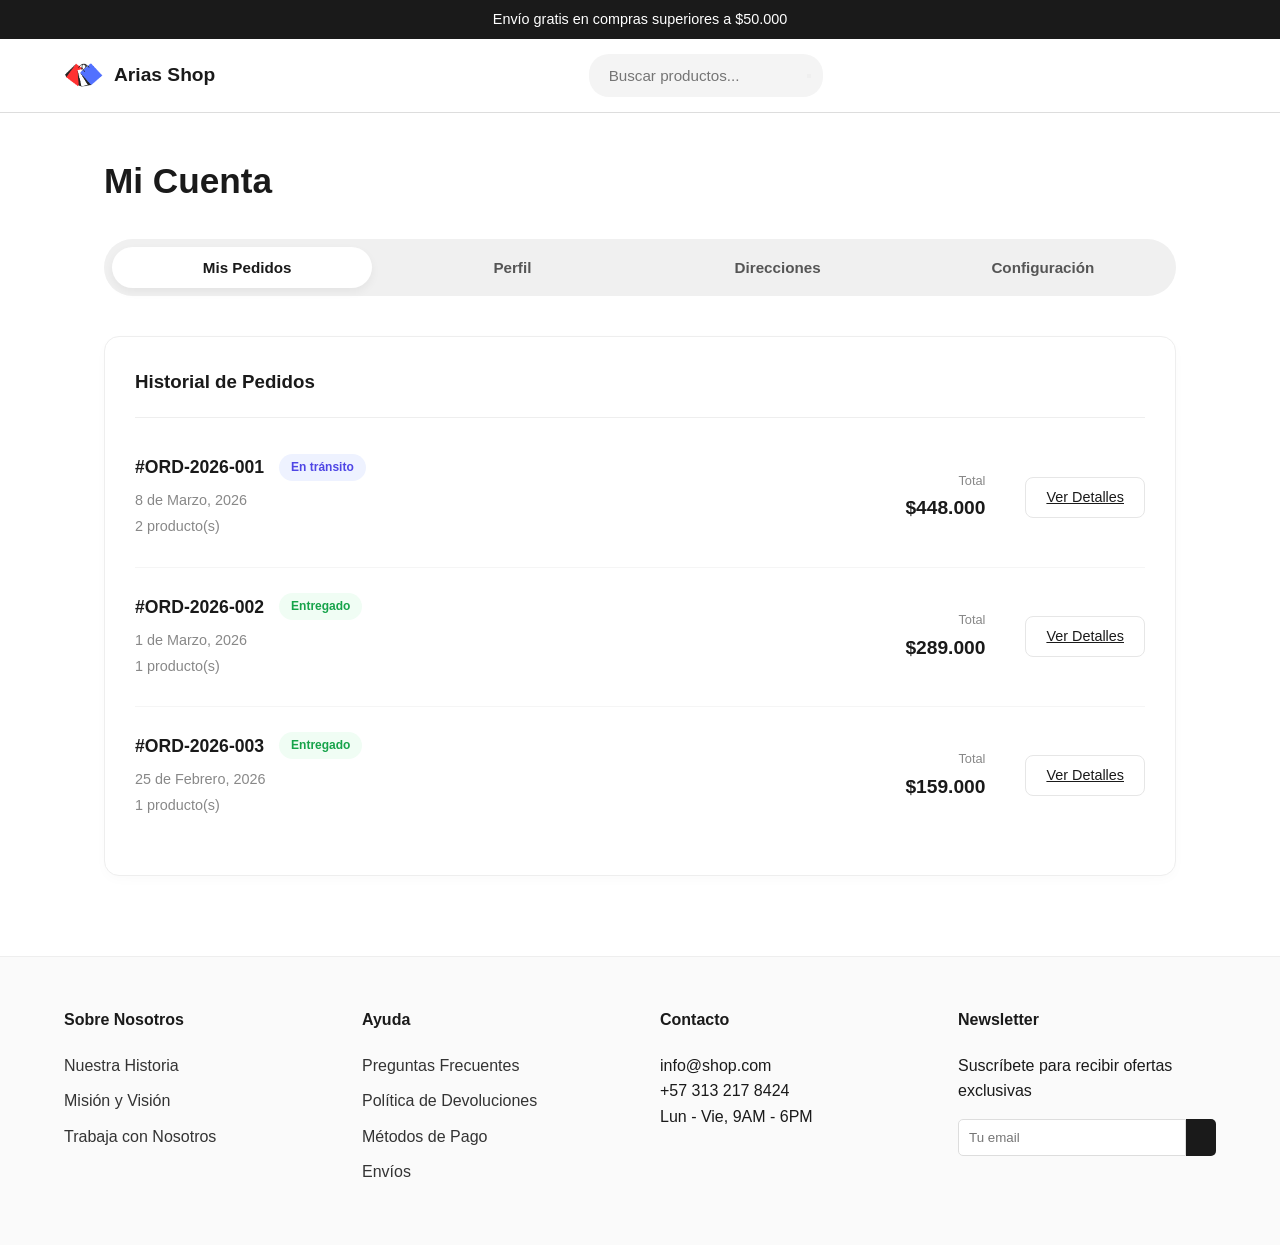
==== mackup/cuenta.html @ 3b1d5396 "Add files via upload" ====
<!DOCTYPE html>
<html lang="es">
<head>
    <meta charset="UTF-8">
    <meta name="viewport" content="width=device-width, initial-scale=1.0">
    <title>Arias Shop</title>
    <!-- Asegúrate de que la ruta a tu CSS sea correcta -->
    <link rel="stylesheet" href="styles/index.css">
</head>
<body>

    <div class="top-announcement">
        Envío gratis en compras superiores a $50.000
    </div>

    <header>
        <div class="header-left">
            <div class="logo">
                <img src="img/logo.png" alt="Arias Shop logo">
                <span>Arias Shop</span>
            </div>
        </div>
        <div class="header-center">
            <div class="search-bar">
                <input type="search" placeholder="Buscar productos..." aria-label="Buscar productos">
                <button type="button"><i class="fa-solid fa-magnifying-glass"></i></button>
            </div>
        </div>
        <div class="header-right">
            <a href="carrito.html" class="icon-link">
                <div class="icon-button" aria-label="Carrito de compras">
                    <i class="fa-solid fa-cart-shopping"></i>
                </div>
            </a>
            <a href="cuenta.html" class="icon-link">
                <div class="icon-button" aria-label="Usuario">
                    <i class="fa-solid fa-user"></i>
                </div>
            </a>
        </div>
    </header>

    <!-- CONTENIDO VARIABLE (Aquí cambias todo según la página) -->
<main class="container cuenta-page">
  <h1 class="cuenta-titulo">Mi Cuenta</h1>

  <nav class="cuenta-tabs">
    <button class="tab-btn active"><i class="fas fa-box"></i> Mis Pedidos</button>
    <button class="tab-btn"><i class="fas fa-user"></i> Perfil</button>
    <button class="tab-btn"><i class="fas fa-map-marker-alt"></i> Direcciones</button>
    <button class="tab-btn"><i class="fas fa-cog"></i> Configuración</button>
  </nav>

  <section class="cuenta-contenido">
    <div class="cuadro-blanco">
      <div class="cuenta-header-seccion">
        <h3>Historial de Pedidos</h3>
      </div>

      <article class="pedido-item">
        <div class="pedido-info-principal">
          <div class="pedido-id-row">
            <span class="pedido-id">#ORD-2026-001</span>
            <span class="badge-status transito">En tránsito</span>
          </div>
          <p class="pedido-meta">8 de Marzo, 2026</p>
          <p class="pedido-meta">2 producto(s)</p>
        </div>
        
        <div class="pedido-acciones">
          <div class="pedido-total-box">
            <span class="total-label">Total</span>
            <span class="total-monto">$448.000</span>
          </div>
          <a href="#" class="btn-light btn-detalles">Ver Detalles</a>
        </div>
      </article>

      <article class="pedido-item">
        <div class="pedido-info-principal">
          <div class="pedido-id-row">
            <span class="pedido-id">#ORD-2026-002</span>
            <span class="badge-status entregado">Entregado</span>
          </div>
          <p class="pedido-meta">1 de Marzo, 2026</p>
          <p class="pedido-meta">1 producto(s)</p>
        </div>
        
        <div class="pedido-acciones">
          <div class="pedido-total-box">
            <span class="total-label">Total</span>
            <span class="total-monto">$289.000</span>
          </div>
          <a href="#" class="btn-light btn-detalles">Ver Detalles</a>
        </div>
      </article>

      <article class="pedido-item">
        <div class="pedido-info-principal">
          <div class="pedido-id-row">
            <span class="pedido-id">#ORD-2026-003</span>
            <span class="badge-status entregado">Entregado</span>
          </div>
          <p class="pedido-meta">25 de Febrero, 2026</p>
          <p class="pedido-meta">1 producto(s)</p>
        </div>
        
        <div class="pedido-acciones">
          <div class="pedido-total-box">
            <span class="total-label">Total</span>
            <span class="total-monto">$159.000</span>
          </div>
          <a href="#" class="btn-light btn-detalles">Ver Detalles</a>
        </div>
      </article>
      
    </div>
  </section>
</main>

      <footer>
        <div class="footer-container">
            <div class="footer-col">
                <h4>Sobre Nosotros</h4>
                <ul>
                    <li><a href="misionVision.html">Nuestra Historia</a></li>
                    <li><a href="misionVision.html">Misión y Visión</a></li>
                    <li><a href="contactanos.html">Trabaja con Nosotros</a></li>
                </ul>
            </div>

            <div class="footer-col">
                <h4>Ayuda</h4>
                <ul>
                    <li><a href="preguntasFrecuentes.html">Preguntas Frecuentes</a></li>
                    <li><a href="devoluciones.html">Política de Devoluciones</a></li>
                    <li><a href="contactanos.html">Métodos de Pago</a></li>
                    <li><a href="contactanos.html">Envíos</a></li>
                </ul>
            </div>

            <div class="footer-col">
                <h4>Contacto</h4>
                <p><i class="fa-solid fa-envelope"></i> info@shop.com</p>
                <p><i class="fa-solid fa-phone"></i> +57 313 217 8424</p>
                <p><i class="fa-solid fa-clock"></i> Lun - Vie, 9AM - 6PM</p>
            </div>

            <div class="footer-col">
                <h4>Newsletter</h4>
                <p>Suscríbete para recibir ofertas exclusivas</p>
                <div class="newsletter-form">
                    <input type="email" placeholder="Tu email" aria-label="Tu email">
                    <button type="button"><i class="fa-solid fa-paper-plane"></i></button>
                </div>
                <div class="social-icons">
                    <a href="#" aria-label="Facebook"><i class="fa-brands fa-facebook-f"></i></a>
                    <a href="#" aria-label="Instagram"><i class="fa-brands fa-instagram"></i></a>
                    <a href="#" aria-label="X (Twitter)"><i class="fa-brands fa-x-twitter"></i></a>
                    <a href="#" aria-label="TikTok"><i class="fa-brands fa-tiktok"></i></a>
                </div>
            </div>
        </div>
    </footer>

</body>
</html>
---- mackup/styles/index.css ----
/* =========================
   Variables globales 
   ========================= */
:root {
  /* Colores */
  --negro: #1a1a1a;
  --gris-oscuro: #333333;
  --gris-claro: #f4f4f4;
  --rojo-oferta: #ff0000;
  --blanco: #ffffff;

  /* Tipografía */
  --fuente-principal: 'Segoe UI', Tahoma, Geneva, Verdana, sans-serif;

  /* Espaciado y tamaños */
  --gap: 20px;
  --container-padding: 5%;
  --radius: 10px;

  /* Botones */
  --btn-bg-dark: var(--negro);
  --btn-color-light: var(--blanco);
}

/* Reset básico */
* {
  margin: 0;
  padding: 0;
  box-sizing: border-box;
}

html, body {
  height: 100%;
}

body {
  font-family: var(--fuente-principal);
  line-height: 1.6;
  color: var(--negro);
  background-color: var(--blanco);
  -webkit-font-smoothing: antialiased;
  -moz-osx-font-smoothing: grayscale;
}

/* =========================
   Accesibilidad y preferencias 
   ========================= */
:focus {
  outline: none;
}

:focus-visible {
  outline: 3px solid rgba(0,0,0,0.12);
  outline-offset: 2px;
  border-radius: 6px;
}

@media (prefers-reduced-motion: reduce) {
  * {
    transition: none !important;
    animation: none !important;
  }
}

/* =========================
   Contenedores y utilidades 
   ========================= */
.container {
  padding-left: var(--container-padding);
  padding-right: var(--container-padding);
  margin-left: auto;
  margin-right: auto;
  max-width: 1200px;
}

.grid-gap {
  gap: var(--gap);
}

/* =========================
   1. Header y Top Announcement 
   ========================= */
.top-announcement {
  background-color: var(--negro);
  color: var(--blanco);
  text-align: center;
  padding: 8px;
  font-size: 0.9rem;
}

header {
  display: flex;
  justify-content: space-between;
  align-items: center;
  padding: 15px var(--container-padding);
  border-bottom: 1px solid #ddd;
  position: sticky;
  top: 0;
  background: var(--blanco);
  z-index: 1000;
}

.logo {
  display: flex;
  align-items: center;
  gap: 10px;
  font-weight: bold;
  font-size: 1.2rem;
}

.logo img {
  height: 40px;
  width: auto;
  display: block;
}

/* Search bar responsiva */
.search-bar {
  display: flex;
  align-items: center;
  background: var(--gris-claro);
  border-radius: 20px;
  padding: 5px 12px;
  width: 100%;
  max-width: 420px;
}

.search-bar input {
  border: none;
  background: transparent;
  width: 100%;
  padding: 8px;
  outline: none;
  font-size: 0.95rem;
}

/* Header right */
.header-right {
  display: flex;
  gap: 20px;
  font-size: 1.5rem;
  cursor: pointer;
  align-items: center;
}

/* =========================
   Botones unificados 
   ========================= */
.btn {
  display: inline-flex;
  align-items: center;
  justify-content: center;
  padding: 10px 18px;
  border-radius: 8px;
  border: none;
  cursor: pointer;
  font-weight: 700;
  text-decoration: none; /* Quita el subrayado */
  transition: transform 0.18s ease, background 0.18s ease;
}

.btn:active { transform: translateY(1px); }

.btn-dark {
  background: var(--btn-bg-dark);
  color: var(--btn-color-light);
}

.btn-light {
  background: var(--blanco);
  color: var(--negro);
  border: 1px solid #e6e6e6;
}

/* =========================
   2. Hero Section (AJUSTADO CON FONDO OSCURECIDO)
   ========================= */
.hero-section {
  /* Fondo con overlay oscuro (0.6 de opacidad) y la imagen */
  background-image: linear-gradient(rgba(0, 0, 0, 0.6), rgba(0, 0, 0, 0.6)), url('../img/fondoindex.jpg');
  background-size: cover;
  background-position: center;
  background-repeat: no-repeat;
  
  color: var(--blanco);
  padding: 80px 0;
  min-height: 70vh;
  display: flex;
  align-items: center;
  justify-content: center;
  text-align: center;
}

.hero-container {
  display: flex;
  flex-direction: column; /* Cambiado a columna para diseño sobre fondo */
  align-items: center;
  justify-content: center;
  gap: 20px;
  width: 100%;
  max-width: 800px;
}

.hero-content {
  flex: none;
  text-align: center;
}

.tag-nuevo {
  background: var(--rojo-oferta);
  color: white;
  padding: 5px 12px;
  border-radius: 20px;
  font-size: 0.85rem;
  font-weight: bold;
  display: inline-block;
  margin-bottom: 15px;
}

.hero-content h1 {
  font-size: clamp(2.5rem, 6vw, 4.5rem);
  margin-bottom: 15px;
  line-height: 1.1;
  text-shadow: 0 2px 10px rgba(0,0,0,0.3); /* Sombra suave para leer mejor */
}

.hero-content p {
  font-size: 1.2rem;
  margin-bottom: 30px;
  color: rgba(255, 255, 255, 0.9);
}

/* Ajuste específico para el botón Comprar Ahora */
.btn-comprar {
  background: var(--blanco);
  color: var(--negro) !important; /* Forzamos color negro */
  text-decoration: none !important; /* Forzamos quitar subrayado */
  padding: 12px 30px;
  border-radius: 30px;
  font-weight: bold;
  display: inline-block;
  transition: all 0.3s ease;
}

.btn-comprar:hover {
  background: #e0e0e0;
  transform: scale(1.05);
}

/* Ocultamos el div de la imagen lateral vieja porque ahora es fondo */
.hero-image {
  display: none;
}

@media (max-width: 768px) {
  .hero-content h1 {
    font-size: 2.2rem;
  }
}

/* =========================
   3. Categorías 
   ========================= */
.categorias-section {
  padding: 50px var(--container-padding);
  text-align: center;
}

.categorias-container {
  display: grid;
  grid-template-columns: repeat(auto-fit, minmax(200px, 1fr));
  gap: var(--gap);
  margin-top: 30px;
}

.categoria-card {
  background-color: var(--negro);
  height: 250px;
  border-radius: 15px;
  display: flex;
  align-items: center;
  justify-content: center;
  color: var(--blanco);
  text-decoration: none;
  font-weight: bold;
  font-size: 1.5rem;
  position: relative;
  overflow: hidden; 
  transition: transform 0.25s ease;
}

.categoria-card:hover {
  transform: scale(1.03);
}

.categoria-card img {
  position: absolute;
  top: 0;
  left: 0;
  width: 100%;
  height: 100%;
  object-fit: cover;
  z-index: 0;
  opacity: 0.5; 
  transition: opacity 0.3s;
}

.categoria-card:hover img {
  opacity: 0.3; 
}

.categoria-card span {
  position: relative;
  z-index: 1;
  text-transform: uppercase;
  letter-spacing: 2px;
  text-shadow: 0 2px 4px rgba(0,0,0,0.8);
}

/* =========================
   4. Productos Destacados 
   ========================= */
.productos-section {
  padding: 50px var(--container-padding);
}

.productos-header {
  display: flex;
  justify-content: space-between;
  align-items: center;
  margin-bottom: 30px;
  gap: 10px;
  flex-wrap: wrap;
}

.productos-grid {
  display: grid;
  grid-template-columns: repeat(auto-fit, minmax(250px, 1fr));
  gap: 30px;
}

.producto-card {
  background: var(--blanco);
  border-radius: 10px;
  overflow: hidden;
  display: flex;
  flex-direction: column;
  border: 1px solid #f0f0f0;
  
}

.producto-imagen {
  background-color: #f4f4f4;
  aspect-ratio: 4 / 3;
  width: 100%;
  position: relative;
  overflow: hidden;
  display: block;
}

.producto-imagen img {
  width: 100%;
  height: 100%;
  object-fit: cover; 
  display: block;
  transition: transform 0.4s ease;
}

.producto-card:hover .producto-imagen img {
  transform: scale(1.08); 
}

.badge-descuento {
  background: var(--rojo-oferta);
  color: white;
  padding: 6px 10px;
  border-radius: 999px;
  position: absolute;
  top: 10px;
  left: 10px;
  font-size: 0.85rem;
  font-weight: 700;
}

.producto-info {
  padding: 15px;
  display: flex;
  flex-direction: column;
  gap: 8px;
  flex: 1 1 auto;
}

.precio-actual {
  font-weight: bold;
  font-size: 1.2rem;
}

.precio-antes {
  text-decoration: line-through;
  color: gray;
  font-size: 0.9rem;
  margin-left: 10px;
}

.btn-agregar {
  width: 100%;
  padding: 10px;
  background: var(--btn-bg-dark);
  color: var(--btn-color-light);
  border: none;
  border-radius: 5px;
  cursor: pointer;
  margin-top: 10px;
}



.tag-oferta {
  background: var(--rojo-oferta);
  padding: 5px 15px;
  border-radius: 20px;
  font-size: 0.8rem;
  display: inline-block;
}

.oferta-banner h2 {
  font-size: clamp(1.4rem, 3.5vw, 2.5rem);
  margin: 15px 0;
}

.oferta-banner {
  background-color: #0c0b25;
  color: #ffffff;
  padding: 30px 0;
  border-radius: 12px;
  margin: 10px 50px;
  box-shadow: 0 8px 24px rgba(79,70,229,0.12);
}

.btn-ofertas {
  margin-top: 10px;
  padding: 10px 25px;
  border-radius: 6px;
  border: none;
  cursor: pointer;
  font-weight: bold;
  background: var(--btn-color-light);
  color: var(--negro);
}

/* =========================
   6. Beneficios y Footer 
   ========================= */
.beneficios-section {
  display: flex;
  justify-content: space-around;
  padding: 50px var(--container-padding);
  text-align: center;
  gap: var(--gap);
  flex-wrap: wrap;
}

.footer-container {
  display: grid;
  grid-template-columns: repeat(auto-fit, minmax(200px, 1fr));
  gap: 40px;
  padding: 50px var(--container-padding);
  background-color: #fafafa;
  border-top: 1px solid #eee;
}

.footer-col h4 {
  margin-bottom: 20px;
}

.footer-col ul {
  list-style: none;
}

.footer-col ul li {
  margin-bottom: 10px;
}

.footer-col a {
  text-decoration: none;
  color: var(--gris-oscuro);
}

.newsletter-form {
  display: flex;
  margin-top: 15px;
}

.newsletter-form input {
  padding: 10px;
  border: 1px solid #ddd;
  border-radius: 5px 0 0 5px;
  flex: 1;
}

.newsletter-form button {
  background: var(--negro);
  color: white;
  border: none;
  padding: 0 15px;
  border-radius: 0 5px 5px 0;
}

/* =========================
   Nosotros (Misión y Visión)
   ========================= */
.nosotros-page {
  padding: 60px var(--container-padding);
  max-width: 1200px;
  margin: 0 auto;
}

.nosotros-intro {
  text-align: center;
  margin-bottom: 60px;
}

.valores-grid {
  display: grid;
  grid-template-columns: repeat(auto-fit, minmax(200px, 1fr));
  gap: 30px;
  text-align: center;
  margin-bottom: 80px;
}

.valor-icono {
  background: #000;
  color: #fff;
  width: 60px;
  height: 60px;
  border-radius: 50%;
  display: flex;
  align-items: center;
  justify-content: center;
  margin: 0 auto 15px;
  font-size: 1.5rem;
}

.mision-vision-container {
  display: grid;
  grid-template-columns: 1fr 1fr;
  gap: 25px;
  margin-top: 40px;
}

.cuadro-info {
  background: #f9f9f9;
  padding: 30px;
  border-radius: 10px;
  border: 1px solid #eee;
}

/* Responsivo para los cuadros */
@media (max-width: 768px) {
  .mision-vision-container { grid-template-columns: 1fr; }
}

/* =========================
   Contacto
   ========================= */
.contacto-page {
  max-width: 1100px;
  margin: 40px auto;
  padding: 0 var(--container-padding);
}

.contacto-header {
  text-align: center;
  margin-bottom: 40px;
}

.contacto-header h1 { font-size: 2.5rem; margin-bottom: 10px; }
.contacto-header p { color: #666; }

.contacto-container {
  display: grid;
  grid-template-columns: 1.5fr 1fr;
  gap: 30px;
}

.cuadro-blanco {
  background: #fff;
  border: 1px solid #eee;
  border-radius: 15px;
  padding: 30px;
  box-shadow: 0 4px 12px rgba(0,0,0,0.02);
}

.cuadro-blanco h2 {
  font-size: 1.4rem;
  margin-bottom: 25px;
}

/* Formulario */
.input-group {
  margin-bottom: 15px;
  display: flex;
  flex-direction: column;
}

.input-group label {
  font-size: 0.9rem;
  font-weight: bold;
  margin-bottom: 5px;
}

.input-group input, .input-group textarea {
  padding: 12px;
  border: 1px solid #eee;
  background-color: #f8f8f8;
  border-radius: 8px;
  outline: none;
  font-size: 0.95rem;
}

.btn-negro {
  width: 100%;
  padding: 15px;
  background: #000;
  color: #fff;
  border: none;
  border-radius: 8px;
  font-weight: bold;
  cursor: pointer;
  margin-top: 10px;
}

/* Sidebar Info */
.contacto-sidebar {
  display: flex;
  flex-direction: column;
  gap: 30px;
}

.info-item {
  display: flex;
  gap: 15px;
  margin-bottom: 20px;
}

.info-item .icono {
  background: #f0f0f0;
  width: 45px;
  height: 45px;
  border-radius: 50%;
  display: flex;
  align-items: center;
  justify-content: center;
  font-size: 1.2rem;
}

.info-item p {
  color: #666;
  font-size: 0.95rem;
  margin: 2px 0;
}

/* Métodos de Pago */
.pago-badges {
  display: flex;
  gap: 10px;
  margin-top: 15px;
}

.badge {
  border: 1px solid #ddd;
  padding: 5px 12px;
  border-radius: 5px;
  font-size: 0.8rem;
  font-weight: bold;
  color: #555;
}

/* Ajuste para móviles */
@media (max-width: 850px) {
  .contacto-container { grid-template-columns: 1fr; }
}

/* =========================
   FAQ
   ========================= */
.faq-page {
  max-width: 800px;
  margin: 50px auto;
  padding: 0 var(--container-padding);
}

.faq-header {
  text-align: center;
  margin-bottom: 50px;
}

.faq-header h1 { font-size: 2.2rem; font-weight: 800; margin-bottom: 10px; }
.faq-header p { color: #666; font-size: 1.1rem; }

.faq-category {
  margin-bottom: 40px;
}

.faq-category h2 {
  font-size: 1.5rem;
  margin-bottom: 20px;
  font-weight: 700;
}

.faq-group {
  border: 1px solid #e0e0e0;
  border-radius: 12px;
  overflow: hidden;
}

details {
  border-bottom: 1px solid #e0e0e0;
  background: #fff;
}

details:last-child {
  border-bottom: none;
}

summary {
  padding: 20px;
  cursor: pointer;
  font-weight: 600;
  list-style: none;
  display: flex;
  justify-content: space-between;
  align-items: center;
  color: #333;
  transition: background 0.3s;
}

summary:hover {
  background: #fcfcfc;
}

summary::after {
  content: "〉";
  font-size: 0.8rem;
  transform: rotate(90deg);
  transition: transform 0.3s;
  color: #999;
}

details[open] summary::after {
  transform: rotate(270deg);
}

details p {
  padding: 0 20px 20px;
  color: #666;
  line-height: 1.6;
  font-size: 0.95rem;
}

/* FAQ footer */
.faq-footer {
  background-color: #f9f9f9;
  padding: 40px;
  border-radius: 15px;
  text-align: center;
  margin-top: 60px;
  border: 1px solid #eee;
}

.faq-footer h3 {
  font-size: 1.6rem;
  margin-bottom: 10px;
}

.faq-footer p {
  color: #666;
  margin-bottom: 20px;
}

.btn-contacto-faq {
  display: inline-block;
  background-color: #000;
  color: #fff;
  padding: 12px 35px;
  text-decoration: none;
  border-radius: 8px;
  font-weight: bold;
  transition: background 0.3s;
}

.btn-contacto-faq:hover {
  background-color: #333;
}

/* =========================
   Devoluciones / Políticas
   ========================= */
.devoluciones-page {
  max-width: 900px;
  margin: 40px auto;
  padding: 0 var(--container-padding);
}

.policy-header { text-align: center; margin-bottom: 40px; }
.policy-header h1 { font-size: 2.5rem; margin-bottom: 10px; }

.policy-grid-icons {
  display: grid;
  grid-template-columns: repeat(auto-fit, minmax(180px, 1fr));
  gap: 20px;
  margin-bottom: 50px;
}

.policy-card-icon {
  background: #fff;
  border: 1px solid #eee;
  padding: 30px 20px;
  text-align: center;
  border-radius: 15px;
}

.icon-circle {
  width: 60px;
  height: 60px;
  background: #f8f8f8;
  border-radius: 50%;
  display: flex;
  align-items: center;
  justify-content: center;
  margin: 0 auto 15px;
  font-size: 1.5rem;
  border: 1px solid #eee;
}

.policy-content-box {
  background: #fff;
  border: 1px solid #eee;
  padding: 40px;
  border-radius: 20px;
}

.policy-section { margin-bottom: 40px; }
.policy-section h2 { margin-bottom: 20px; font-size: 1.4rem; }
.policy-section ul { padding-left: 20px; }
.policy-section li { margin-bottom: 12px; color: #444; }

.steps-container { margin-top: 25px; }

.step-item {
  display: flex;
  gap: 20px;
  margin-bottom: 30px;
  align-items: flex-start;
}

.step-number {
  background: #000;
  color: #fff;
  min-width: 35px;
  height: 35px;
  border-radius: 50%;
  display: flex;
  align-items: center;
  justify-content: center;
  font-weight: bold;
}

.policy-footer-banner {
  background: #fcfcfc;
  border: 1px solid #eee;
  border-radius: 15px;
  padding: 40px;
  text-align: center;
  margin-top: 50px;
}

.btn-negro-rounded {
  display: inline-block;
  background: #000;
  color: #fff;
  padding: 12px 40px;
  text-decoration: none;
  border-radius: 10px;
  margin-top: 20px;
  font-weight: bold;
}

/* =========================
   Ajustes móviles finales
   ========================= */
@media (max-width: 600px) {
  .policy-content-box { padding: 20px; }
  .step-item { flex-direction: column; gap: 10px; }
  header { padding: 12px 4%; }
  .header-right { gap: 12px; font-size: 1.2rem; }
  .hero-section { padding: 40px 0; min-height: 50vh; }
  .productos-grid { gap: 18px; }
  .categorias-container { gap: 14px; }
}

/* =========================
   Página de Catálogo (Catálogo Layout)
   ========================= */
.catalogo-page {
  padding-top: 40px;
  padding-bottom: 60px;
}

.catalogo-header {
  display: flex;
  justify-content: space-between;
  align-items: flex-end;
  margin-bottom: 30px;
  flex-wrap: wrap;
  gap: 20px;
}

.catalogo-header h1 {
  font-size: clamp(2rem, 4vw, 2.5rem);
  margin-bottom: 5px;
  font-weight: 800;
}

.catalogo-header p {
  color: #666;
  font-size: 0.95rem;
}

/* Select de Ordenar Por */
.ordenar-por select {
  padding: 10px 15px;
  border: 1px solid #eee;
  background-color: #f9f9f9;
  border-radius: 8px;
  font-family: var(--fuente-principal);
  font-size: 0.95rem;
  color: var(--negro);
  outline: none;
  cursor: pointer;
  transition: border-color 0.2s ease;
}

.ordenar-por select:focus {
  border-color: var(--negro);
}

/* Estructura a dos columnas */
.catalogo-layout {
  display: grid;
  grid-template-columns: 260px 1fr;
  gap: 40px;
  align-items: start; /* Evita que el sidebar se estire hasta el fondo */
}

/* =========================
   Barra Lateral de Filtros
   ========================= */
.filtros-sidebar {
  background: var(--blanco);
  border: 1px solid #eee;
  border-radius: 12px;
  padding: 25px;
  /* El sidebar se queda fijo al hacer scroll */
  position: sticky; 
  top: 90px; 
}

.filtro-box h3 {
  font-size: 1.4rem;
  margin-bottom: 25px;
  font-weight: 700;
}

.filtro-grupo {
  margin-bottom: 25px;
  border-bottom: 1px solid #f0f0f0;
  padding-bottom: 20px;
}

.filtro-grupo:last-child {
  border-bottom: none;
  margin-bottom: 0;
  padding-bottom: 0;
}

.filtro-grupo h4 {
  font-size: 1.05rem;
  margin-bottom: 15px;
  font-weight: 600;
}

/* Slider de Precio */
.slider-precio {
  width: 100%;
  margin-bottom: 10px;
  accent-color: var(--negro); /* Colorea el slider de negro */
  cursor: pointer;
}

.precio-rango {
  display: flex;
  justify-content: space-between;
  font-size: 0.85rem;
  color: #666;
  font-weight: 500;
}

/* Checkboxes de Categoría */
.filtro-grupo label {
  display: flex;
  align-items: center;
  gap: 12px;
  margin-bottom: 12px;
  font-size: 0.95rem;
  color: #444;
  cursor: pointer;
  transition: color 0.2s;
}

.filtro-grupo label:hover {
  color: var(--negro);
}

.filtro-grupo input[type="checkbox"] {
  width: 16px;
  height: 16px;
  accent-color: var(--negro);
  cursor: pointer;
}

/* --- Tallas en Cuadrícula --- */
.tallas-grid {
  display: grid;
  grid-template-columns: repeat(3, 1fr);
  gap: 8px;
}

.talla-btn {
  padding: 8px;
  border: 1px solid #ddd;
  background: #fff;
  border-radius: 4px;
  cursor: pointer;
  font-size: 0.85rem;
  font-weight: 600;
  transition: all 0.2s ease;
}

.talla-btn:hover {
  border-color: var(--negro);
}

.talla-btn.active {
  background: var(--negro);
  color: #fff;
  border-color: var(--negro);
}

/* --- Círculos de Colores --- */
.colores-flex {
  display: flex;
  gap: 12px;
  flex-wrap: wrap;
}

.color-circulo {
  width: 25px;
  height: 25px;
  border-radius: 50%;
  cursor: pointer;
  display: inline-block;
  transition: transform 0.2s ease;
}

.color-circulo:hover {
  transform: scale(1.2);
  box-shadow: 0 0 5px rgba(0,0,0,0.2);
}

/* --- Botón Aplicar --- */
.btn-aplicar {
  margin-top: 20px;
  border-radius: 10px;
  transition: background 0.3s;
}

.btn-aplicar:hover {
  background: #333;
}

/* Ajuste de grilla para 10 productos */
.productos-grid {
  display: grid;
  grid-template-columns: repeat(auto-fill, minmax(220px, 1fr));
  gap: 25px;
}

/* =========================
   Ajustes Responsivos Catálogo
   ========================= */
@media (max-width: 900px) {
  .catalogo-layout {
    grid-template-columns: 1fr; /* Colapsa a 1 sola columna */
    gap: 25px;
  }
  
  .filtros-sidebar {
    position: relative;
    top: 0;
  }
}

/* =========================================
   ESTILOS EXCLUSIVOS DE CARRITO.HTML
   ========================================= */

.carrito-page {
    padding-top: 40px;
    padding-bottom: 80px;
}

.carrito-titulo {
    font-size: 2rem;
    margin-bottom: 30px;
}

.carrito-layout {
    display: grid;
    grid-template-columns: 1fr 350px;
    gap: 30px;
    align-items: start;
}

/* Lista de productos */
.carrito-header-lista {
    padding-bottom: 20px;
    border-bottom: 1px solid #eee;
    margin-bottom: 10px;
}

.carrito-item {
    display: grid;
    grid-template-columns: 100px 1fr auto;
    gap: 20px;
    padding: 25px 0;
    border-bottom: 1px solid #f0f0f0;
}

.carrito-item:last-child {
    border-bottom: none;
}

.item-img img {
    width: 100%;
    aspect-ratio: 1;
    object-fit: cover;
    border-radius: 12px;
}

.item-detalles h4 {
    font-size: 1.1rem;
    margin-bottom: 5px;
}

.item-detalles p {
    color: #888;
    font-size: 0.9rem;
    margin-bottom: 2px;
}

.item-precio {
    display: block;
    margin-top: 10px;
    font-weight: 700;
    font-size: 1.1rem;
}

/* Acciones (Cantidad y Eliminar) */
.item-acciones {
    display: flex;
    flex-direction: column;
    justify-content: space-between;
    align-items: flex-end;
}

.btn-eliminar {
    background: none;
    border: none;
    color: #ccc;
    cursor: pointer;
    font-size: 1.2rem;
    transition: color 0.2s;
}

.btn-eliminar:hover {
    color: var(--rojo-oferta);
}

.selector-cantidad {
    display: flex;
    align-items: center;
    border: 1px solid #ddd;
    border-radius: 8px;
    overflow: hidden;
    background: #fff;
}

.selector-cantidad button {
    background: none;
    border: none;
    padding: 5px 12px;
    cursor: pointer;
    font-size: 1.1rem;
}

.selector-cantidad input {
    width: 40px;
    text-align: center;
    border: none;
    font-weight: bold;
}

.selector-cantidad input::-webkit-outer-spin-button,
.selector-cantidad input::-webkit-inner-spin-button {
    -webkit-appearance: none;
}

/* Resumen del pedido */
.resumen-linea {
    display: flex;
    justify-content: space-between;
    margin-bottom: 15px;
    color: #555;
}

.texto-verde {
    color: #28a745;
    font-weight: bold;
}

.separador {
    border: none;
    border-top: 1px solid #eee;
    margin: 20px 0;
}

.resumen-linea.total {
    font-size: 1.3rem;
    font-weight: 800;
    color: var(--negro);
    margin-bottom: 25px;
}

.btn-checkout {
    width: 100%;
    padding: 15px;
    font-size: 1rem;
    border-radius: 10px;
}

.pago-leyenda {
    text-align: center;
    font-size: 0.8rem;
    color: #888;
    margin: 20px 0 10px;
}

.pago-metodos {
    display: flex;
    justify-content: center;
    gap: 10px;
}

.badge-pago {
    background: #f0f0f0;
    padding: 4px 10px;
    border-radius: 4px;
    font-size: 0.75rem;
    font-weight: bold;
    color: #666;
}

/* Responsivo para el carrito */
@media (max-width: 850px) {
    .carrito-layout {
        grid-template-columns: 1fr;
    }
    
    .carrito-item {
        grid-template-columns: 80px 1fr;
    }
    
    .item-acciones {
        grid-column: 1 / -1;
        flex-direction: row;
        margin-top: 15px;
        border-top: 1px dashed #eee;
        padding-top: 15px;
    }
}

/* =========================================
   ESTILOS EXCLUSIVOS DE CUENTA.HTML
   ========================================= */

.cuenta-page {
    padding-top: 40px;
    padding-bottom: 80px;
}

.cuenta-titulo {
    font-size: 2.2rem;
    margin-bottom: 30px;
    font-weight: 800;
}

/* Navegación por pestañas (Pills) */
.cuenta-tabs {
    display: flex;
    background-color: #f0f0f0;
    padding: 8px;
    border-radius: 50px;
    gap: 5px;
    margin-bottom: 40px;
    flex-wrap: wrap;
}

.tab-btn {
    flex: 1;
    border: none;
    padding: 12px 20px;
    border-radius: 40px;
    background: transparent;
    cursor: pointer;
    font-family: var(--fuente-principal);
    font-weight: 600;
    font-size: 0.95rem;
    color: #555;
    display: flex;
    align-items: center;
    justify-content: center;
    gap: 10px;
    transition: all 0.3s ease;
}

.tab-btn i {
    font-size: 1rem;
}

.tab-btn.active {
    background-color: var(--blanco);
    color: var(--negro);
    box-shadow: 0 4px 10px rgba(0,0,0,0.05);
}

.tab-btn:hover:not(.active) {
    background-color: #e8e8e8;
}

/* Historial de Pedidos */
.cuenta-header-seccion {
    padding-bottom: 20px;
    border-bottom: 1px solid #eee;
    margin-bottom: 10px;
}

.pedido-item {
    display: flex;
    justify-content: space-between;
    align-items: center;
    padding: 25px 0;
    border-bottom: 1px solid #f5f5f5;
}

.pedido-item:last-child {
    border-bottom: none;
}

.pedido-id-row {
    display: flex;
    align-items: center;
    gap: 15px;
    margin-bottom: 8px;
}

.pedido-id {
    font-weight: 800;
    font-size: 1.1rem;
}

.pedido-meta {
    font-size: 0.9rem;
    color: #888;
    margin-bottom: 3px;
}

/* Badges de Estado */
.badge-status {
    padding: 4px 12px;
    border-radius: 20px;
    font-size: 0.75rem;
    font-weight: 700;
}

.badge-status.transito {
    background-color: #eef2ff;
    color: #4f46e5;
}

.badge-status.entregado {
    background-color: #f0fdf4;
    color: #16a34a;
}

/* Acciones y Precios del pedido */
.pedido-acciones {
    display: flex;
    align-items: center;
    gap: 40px;
}

.pedido-total-box {
    text-align: right;
}

.total-label {
    display: block;
    font-size: 0.8rem;
    color: #888;
    margin-bottom: 2px;
}

.total-monto {
    font-weight: 800;
    font-size: 1.2rem;
}

.btn-detalles {
    padding: 8px 20px;
    font-size: 0.9rem;
    border-radius: 8px;
    white-space: nowrap;
}

/* Responsivo para Móviles */
@media (max-width: 768px) {
    .cuenta-tabs {
        border-radius: 15px;
    }
    
    .pedido-item {
        flex-direction: column;
        align-items: flex-start;
        gap: 20px;
    }
    
    .pedido-acciones {
        width: 100%;
        justify-content: space-between;
        gap: 0;
        border-top: 1px dashed #eee;
        padding-top: 15px;
    }
    
    .pedido-total-box {
        text-align: left;
    }
}

/* --- Ajustes generales para iconos --- */

/* Iconos del Header */
.icon-button i {
    font-size: 1.3rem;
    color: var(--negro); /* O el color principal que uses */
}

/* Iconos en botones */
.btn-agregar i {
    margin-right: 8px; /* Espacio entre el icono y el texto */
    color: inherit;
}

.btn-ver-todos {
    display: inline-flex;
    align-items: center;
    justify-content: center;
    gap: 10px;
    padding: 11px 24px;
    border-radius: 999px;
    background: var(--negro);
    color: var(--blanco);
    text-decoration: none;
    font-weight: 700;
    border: 2px solid transparent;
    transition: transform 0.18s ease, background 0.18s ease, box-shadow 0.18s ease;
    box-shadow: 0 10px 20px rgba(0, 0, 0, 0.12);
}

.btn-ver-todos i {
    color: inherit;
}

.btn-ver-todos:hover,
.btn-ver-todos:focus-visible {
    background: #222;
    box-shadow: 0 14px 28px rgba(0, 0, 0, 0.18);
    transform: translateY(-1px);
}

/* Sección de Beneficios (Iconos grandes) */
.icono-estilo {
    font-size: 2.5rem;
    color: var(--negro);
    margin-bottom: 15px;
    display: flex;
    justify-content: center;
}

/* Newsletter y Social Icons */
.newsletter-form button i {
    color: white;
}

.social-icons {
    display: flex;
    gap: 15px;
    margin-top: 15px;
}

.social-icons a {
    font-size: 1.2rem;
    color: #666;
    transition: color 0.3s ease, transform 0.3s ease;
}

.social-icons a:hover {
    color: var(--negro);
    transform: translateY(-3px);
}

/* Color específico para WhatsApp en hover si quieres un detalle extra */
.social-icons a:hover .fa-whatsapp {
    color: #25D366;
}

/* =========================
   Página de Producto (compra.html)
   ========================= */

.breadcrumb {
    padding: 20px 0;
    font-size: 0.9rem;
    color: #666;
}

.breadcrumb a {
    text-decoration: none;
    color: var(--negro);
}

.product-container {
    display: grid;
    grid-template-columns: 1fr 1fr; /* Dos columnas: imagen e info */
    gap: 50px;
    margin-bottom: 60px;
}

/* Galería de Imagen */
.main-image-wrapper {
    position: relative;
    background: #f9f9f9;
    border-radius: var(--radius);
    overflow: hidden;
    aspect-ratio: 1 / 1;
}

.main-image-wrapper img {
    width: 100%;
    height: 100%;
    object-fit: cover;
}

.nav-img {
    position: absolute;
    top: 50%;
    transform: translateY(-50%);
    background: white;
    border: none;
    width: 40px;
    height: 40px;
    border-radius: 50%;
    cursor: pointer;
    box-shadow: 0 2px 10px rgba(0,0,0,0.1);
}

.nav-img.prev { left: 15px; }
.nav-img.next { right: 15px; }

/* Detalles de Info */
.product-details h1 {
    font-size: 2.2rem;
    margin-bottom: 10px;
}

.rating {
    display: flex;
    align-items: center;
    gap: 15px;
    margin-bottom: 20px;
}

.stars { color: #ffc107; }

.price-section {
    margin-bottom: 25px;
}

.current-price {
    font-size: 2rem;
    font-weight: 800;
}

.old-price {
    text-decoration: line-through;
    color: #999;
    margin-left: 15px;
    font-size: 1.2rem;
}

.description {
    color: #555;
    line-height: 1.8;
    margin-bottom: 20px;
}

.stock-status {
    color: #27ae60;
    font-weight: 600;
    margin-bottom: 30px;
}

/* Selectores (Talla, Color, Cantidad) */
.option-group {
    margin-bottom: 25px;
}

.option-group label {
    display: block;
    font-weight: bold;
    margin-bottom: 10px;
}

.selector-grid {
    display: flex;
    gap: 10px;
}

.selector-btn {
    padding: 10px 20px;
    border: 1px solid #ddd;
    background: white;
    cursor: pointer;
    border-radius: 5px;
    font-weight: 600;
}

.selector-btn.active {
    border-color: var(--negro);
    background: var(--negro);
    color: white;
}

.color-flex { display: flex; gap: 15px; }

.color-dot {
    width: 35px;
    height: 35px;
    border-radius: 50%;
    border: 2px solid transparent;
    cursor: pointer;
}

.color-dot.active { border-color: var(--negro); }
.color-dot.black { background: #000; }
.color-dot.brown { background: #8b4513; }
.color-dot.gray { background: #808080; }

.quantity-selector {
    display: flex;
    border: 1px solid #ddd;
    width: fit-content;
    border-radius: 5px;
}

.quantity-selector button {
    padding: 10px 15px;
    background: none;
    border: none;
    cursor: pointer;
}

.quantity-selector input {
    width: 50px;
    text-align: center;
    border: none;
    border-left: 1px solid #ddd;
    border-right: 1px solid #ddd;
}

/* Botón Principal */
.btn-agregar-principal {
    width: 100%;
    padding: 18px;
    background: var(--negro);
    color: white;
    border: none;
    border-radius: 8px;
    font-size: 1.1rem;
    font-weight: bold;
    cursor: pointer;
    margin-top: 20px;
    transition: background 0.3s;
}

.btn-agregar-principal:hover { background: #333; }

/* Trust Badges (Envío, Devolución) */
.trust-badges {
    margin-top: 40px;
    display: grid;
    gap: 20px;
}

.badge-item {
    display: flex;
    align-items: center;
    gap: 15px;
}

.badge-item i { font-size: 1.5rem; color: #555; }

.badge-item strong { display: block; font-size: 0.95rem; }

.badge-item span { font-size: 0.85rem; color: #777; }

/* Características */
.product-extra-info {
    padding: 40px 0;
    border-top: 1px solid #eee;
}

.product-extra-info h3 { margin-bottom: 20px; }

.product-extra-info ul {
    padding-left: 20px;
    color: #555;
}

/* Responsivo */
@media (max-width: 900px) {
    .product-container { grid-template-columns: 1fr; gap: 30px; }
}
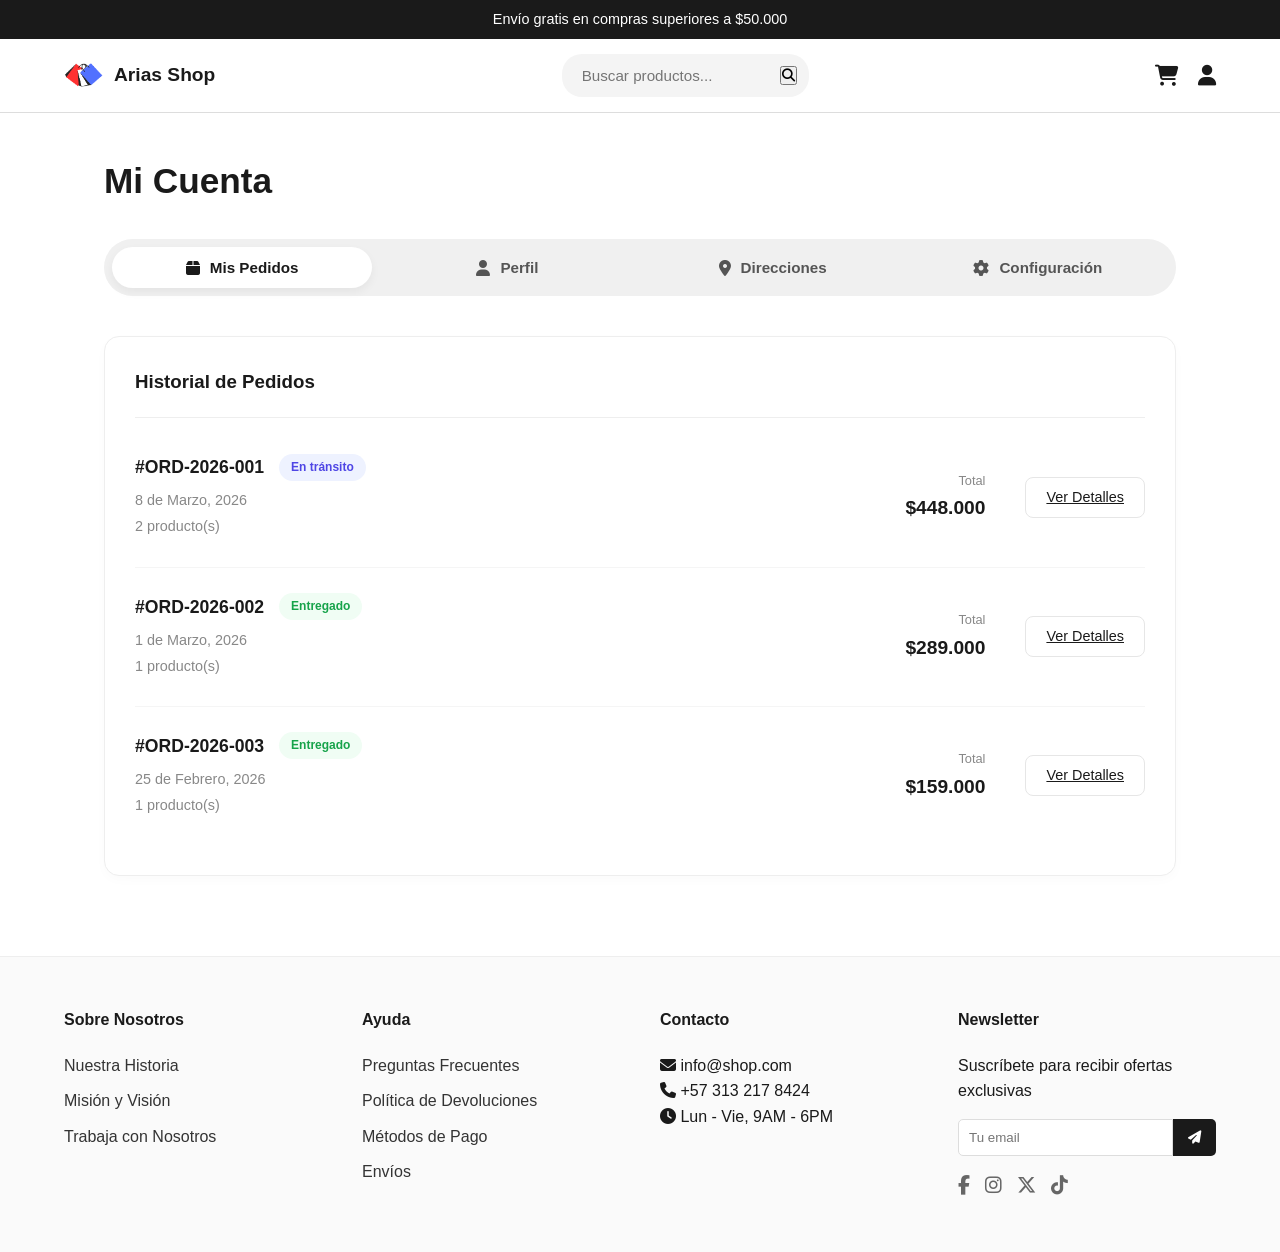
==== commit e5f009a0: "Add files via upload" ====
--- a/mackup/cuenta.html
+++ b/mackup/cuenta.html
@@ -4,7 +4,7 @@
     <meta charset="UTF-8">
     <meta name="viewport" content="width=device-width, initial-scale=1.0">
     <title>Arias Shop</title>
-    <!-- Asegúrate de que la ruta a tu CSS sea correcta -->
+    <link rel="stylesheet" href="https://cdnjs.cloudflare.com/ajax/libs/font-awesome/6.4.2/css/all.min.css">
     <link rel="stylesheet" href="styles/index.css">
 </head>
 <body>
